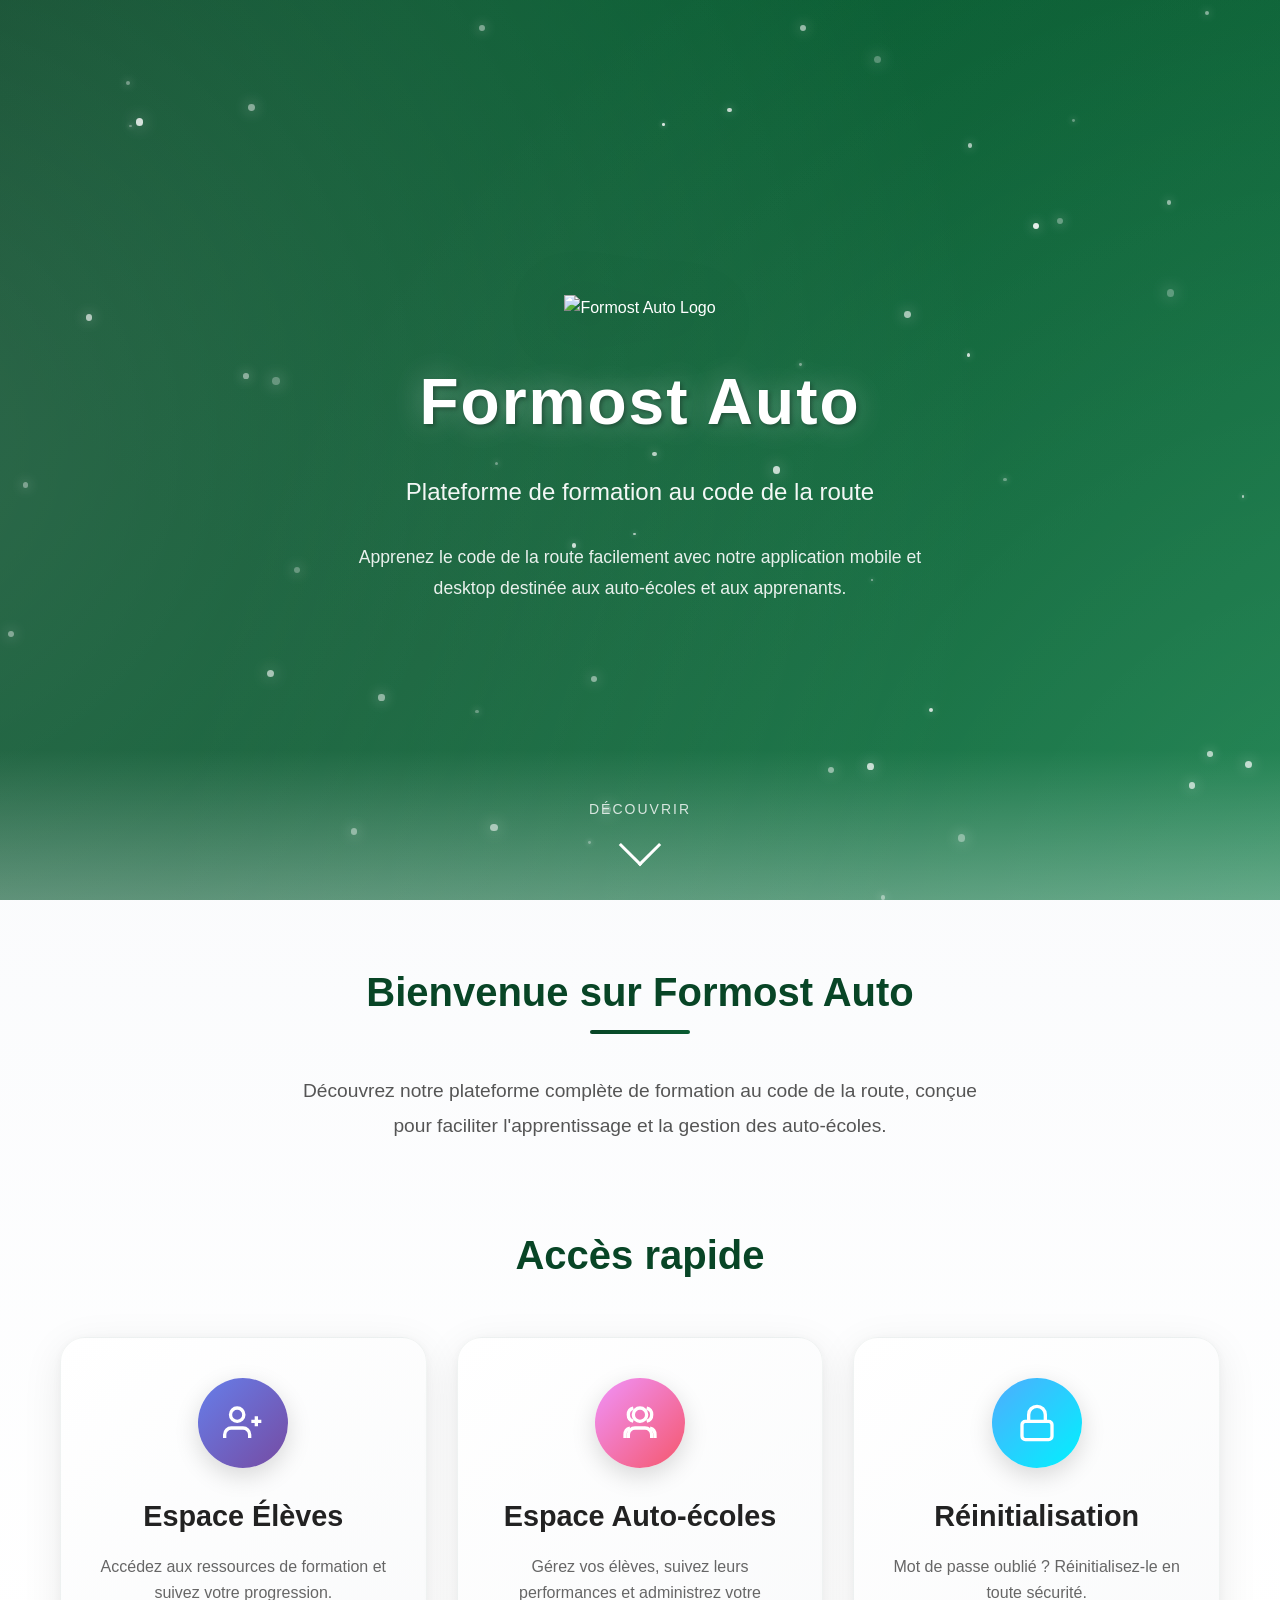
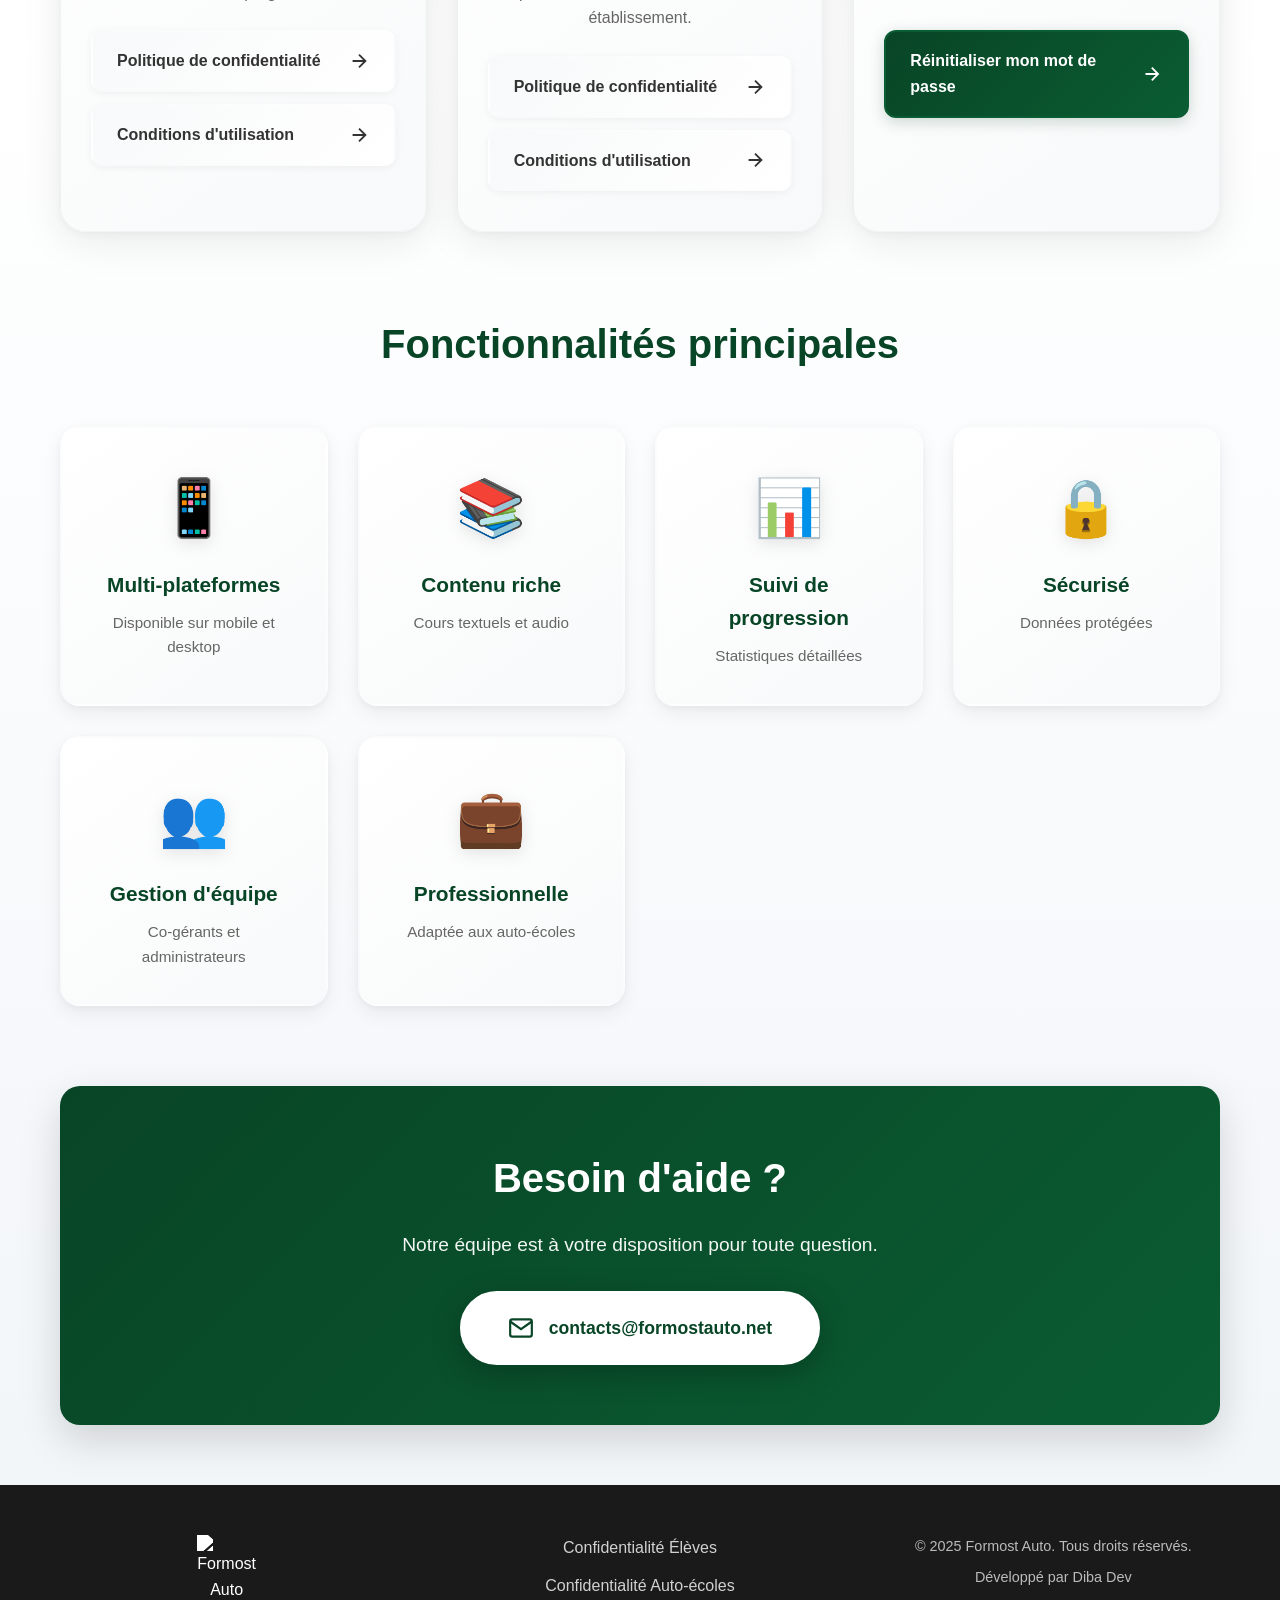
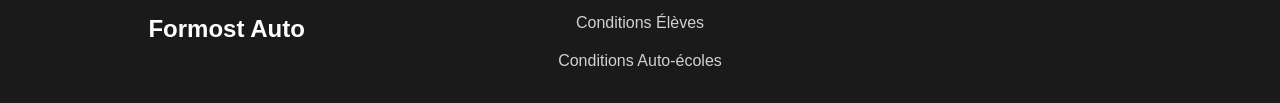
==== index.html @ 69a6fc86 "ModifBachir, rajout index.html et animation" ====
<!DOCTYPE html>
<html lang="fr">
<head>
  <meta charset="UTF-8" />
  <meta name="viewport" content="width=device-width, initial-scale=1.0" />
  <title>Formost Auto - Accueil</title>
  <link rel="stylesheet" href="css/index.css" />
</head>
<body>
  <div class="hero">
    <div class="hero-content">
      <img src="https://raw.githubusercontent.com/YamanGunda/Formostauto/f5f02ae24e31e1972d3d5cd991644091740c1da3/images/play_store_512.png" alt="Formost Auto Logo" class="hero-logo">
      <h1>Formost Auto</h1>
      <p class="tagline">Plateforme de formation au code de la route</p>
      <div class="hero-description">
        <p>Apprenez le code de la route facilement avec notre application mobile et desktop destinée aux auto-écoles et aux apprenants.</p>
      </div>
    </div>
    
    <div class="scroll-indicator">
      <span>Découvrir</span>
      <div class="arrow-down"></div>
    </div>
  </div>

  <main class="container">
    <section class="intro-section">
      <h2>Bienvenue sur Formost Auto</h2>
      <p>Découvrez notre plateforme complète de formation au code de la route, conçue pour faciliter l'apprentissage et la gestion des auto-écoles.</p>
    </section>

    <section class="links-section">
      <h2>Accès rapide</h2>
      
      <div class="cards-grid">
        <!-- Carte Élèves -->
        <div class="card card-students">
          <div class="card-icon">
            <svg viewBox="0 0 24 24" fill="none" stroke="currentColor" stroke-width="2">
              <path d="M16 21v-2a4 4 0 0 0-4-4H5a4 4 0 0 0-4 4v2"></path>
              <circle cx="8.5" cy="7" r="4"></circle>
              <path d="M20 8v6M23 11h-6"></path>
            </svg>
          </div>
          <h3>Espace Élèves</h3>
          <p>Accédez aux ressources de formation et suivez votre progression.</p>
          <div class="card-links">
            <a href="privacy_users.html" class="link-button">
              <span>Politique de confidentialité</span>
              <svg viewBox="0 0 24 24" fill="none" stroke="currentColor" stroke-width="2">
                <path d="M5 12h14M12 5l7 7-7 7"/>
              </svg>
            </a>
            <a href="terms_users.html" class="link-button">
              <span>Conditions d'utilisation</span>
              <svg viewBox="0 0 24 24" fill="none" stroke="currentColor" stroke-width="2">
                <path d="M5 12h14M12 5l7 7-7 7"/>
              </svg>
            </a>
          </div>
        </div>

        <!-- Carte Auto-écoles -->
        <div class="card card-schools">
          <div class="card-icon">
            <svg viewBox="0 0 24 24" fill="none" stroke="currentColor" stroke-width="2">
              <path d="M19 21v-2a4 4 0 0 0-4-4H9a4 4 0 0 0-4 4v2"></path>
              <circle cx="12" cy="7" r="4"></circle>
              <path d="M3 21v-2a4 4 0 0 1 3-3.87M21 21v-2a4 4 0 0 0-3-3.87M16 3.13a4 4 0 0 1 0 7.75M8 3.13a4 4 0 0 0 0 7.75"></path>
            </svg>
          </div>
          <h3>Espace Auto-écoles</h3>
          <p>Gérez vos élèves, suivez leurs performances et administrez votre établissement.</p>
          <div class="card-links">
            <a href="privacy_auto.html" class="link-button">
              <span>Politique de confidentialité</span>
              <svg viewBox="0 0 24 24" fill="none" stroke="currentColor" stroke-width="2">
                <path d="M5 12h14M12 5l7 7-7 7"/>
              </svg>
            </a>
            <a href="terms_auto.html" class="link-button">
              <span>Conditions d'utilisation</span>
              <svg viewBox="0 0 24 24" fill="none" stroke="currentColor" stroke-width="2">
                <path d="M5 12h14M12 5l7 7-7 7"/>
              </svg>
            </a>
          </div>
        </div>

        <!-- Carte Réinitialisation -->
        <div class="card card-reset">
          <div class="card-icon">
            <svg viewBox="0 0 24 24" fill="none" stroke="currentColor" stroke-width="2">
              <rect x="3" y="11" width="18" height="11" rx="2" ry="2"></rect>
              <path d="M7 11V7a5 5 0 0 1 10 0v4"></path>
            </svg>
          </div>
          <h3>Réinitialisation</h3>
          <p>Mot de passe oublié ? Réinitialisez-le en toute sécurité.</p>
          <div class="card-links">
            <a href="reset_password.html" class="link-button primary">
              <span>Réinitialiser mon mot de passe</span>
              <svg viewBox="0 0 24 24" fill="none" stroke="currentColor" stroke-width="2">
                <path d="M5 12h14M12 5l7 7-7 7"/>
              </svg>
            </a>
          </div>
        </div>
      </div>
    </section>

    <section class="features-section">
      <h2>Fonctionnalités principales</h2>
      <div class="features-grid">
        <div class="feature-item">
          <div class="feature-icon">📱</div>
          <h3>Multi-plateformes</h3>
          <p>Disponible sur mobile et desktop</p>
        </div>
        <div class="feature-item">
          <div class="feature-icon">📚</div>
          <h3>Contenu riche</h3>
          <p>Cours textuels et audio</p>
        </div>
        <div class="feature-item">
          <div class="feature-icon">📊</div>
          <h3>Suivi de progression</h3>
          <p>Statistiques détaillées</p>
        </div>
        <div class="feature-item">
          <div class="feature-icon">🔒</div>
          <h3>Sécurisé</h3>
          <p>Données protégées</p>
        </div>
        <div class="feature-item">
          <div class="feature-icon">👥</div>
          <h3>Gestion d'équipe</h3>
          <p>Co-gérants et administrateurs</p>
        </div>
        <div class="feature-item">
          <div class="feature-icon">💼</div>
          <h3>Professionnelle</h3>
          <p>Adaptée aux auto-écoles</p>
        </div>
      </div>
    </section>

    <section class="contact-section">
      <h2>Besoin d'aide ?</h2>
      <p>Notre équipe est à votre disposition pour toute question.</p>
      <a href="mailto:contacts@formostauto.net" class="contact-button">
        <svg viewBox="0 0 24 24" fill="none" stroke="currentColor" stroke-width="2">
          <path d="M4 4h16c1.1 0 2 .9 2 2v12c0 1.1-.9 2-2 2H4c-1.1 0-2-.9-2-2V6c0-1.1.9-2 2-2z"></path>
          <polyline points="22,6 12,13 2,6"></polyline>
        </svg>
        <span>contacts@formostauto.net</span>
      </a>
    </section>
  </main>

  <footer>
    <div class="footer-content">
      <div class="footer-logo">
        <img src="https://raw.githubusercontent.com/YamanGunda/Formostauto/f5f02ae24e31e1972d3d5cd991644091740c1da3/images/play_store_512.png" alt="Formost Auto">
        <span>Formost Auto</span>
      </div>
      <div class="footer-links">
        <a href="privacy_users.html">Confidentialité Élèves</a>
        <a href="privacy_auto.html">Confidentialité Auto-écoles</a>
        <a href="terms_users.html">Conditions Élèves</a>
        <a href="terms_auto.html">Conditions Auto-écoles</a>
      </div>
      <div class="footer-copyright">
        <p>&copy; 2025 Formost Auto. Tous droits réservés.</p>
        <p>Développé par Diba Dev</p>
      </div>
    </div>
  </footer>

  <script src="js/index.js"></script>
</body>
</html>
---- css/index.css ----
/* Reset et styles de base */
* {
  margin: 0;
  padding: 0;
  box-sizing: border-box;
}

body {
  font-family: "Segoe UI", Tahoma, Geneva, Verdana, sans-serif;
  line-height: 1.6;
  color: #333;
  background: linear-gradient(180deg, #f5f7fa 0%, #ffffff 50%, #f0f4f8 100%);
  overflow-x: hidden;
  position: relative;
}

/* Curseur personnalisé */
body::before {
  content: '';
  position: fixed;
  width: 20px;
  height: 20px;
  border: 2px solid #084526;
  border-radius: 50%;
  pointer-events: none;
  z-index: 9999;
  transition: transform 0.2s ease, opacity 0.3s ease;
  opacity: 0;
}

/* Hero Section */
.hero {
  min-height: 100vh;
  background: linear-gradient(135deg, #084526 0%, #0a5c32 50%, #0d7a44 100%);
  display: flex;
  flex-direction: column;
  align-items: center;
  justify-content: center;
  text-align: center;
  color: white;
  position: relative;
  overflow: hidden;
  padding: 20px;
}

.hero::before {
  content: '';
  position: absolute;
  top: -50%;
  left: -50%;
  width: 200%;
  height: 200%;
  background: 
    radial-gradient(circle at 20% 50%, rgba(255, 255, 255, 0.15) 0%, transparent 50%),
    radial-gradient(circle at 80% 80%, rgba(255, 255, 255, 0.12) 0%, transparent 50%),
    radial-gradient(circle at 50% 20%, rgba(13, 122, 68, 0.3) 0%, transparent 40%);
  animation: heroBackground 20s ease-in-out infinite;
}

.hero::after {
  content: '';
  position: absolute;
  bottom: 0;
  left: 0;
  right: 0;
  height: 150px;
  background: linear-gradient(to top, rgba(245, 247, 250, 0.3), transparent);
  pointer-events: none;
}

@keyframes heroBackground {
  0%, 100% { 
    transform: translate(0, 0) scale(1) rotate(0deg); 
    opacity: 1;
  }
  33% { 
    transform: translate(30px, -30px) scale(1.08) rotate(1deg); 
    opacity: 0.9;
  }
  66% { 
    transform: translate(-20px, 20px) scale(1.05) rotate(-1deg); 
    opacity: 0.95;
  }
}

.hero-content {
  position: relative;
  z-index: 2;
  max-width: 800px;
  animation: fadeInUp 1s ease-out;
}

@keyframes fadeInUp {
  from {
    opacity: 0;
    transform: translateY(50px);
  }
  to {
    opacity: 1;
    transform: translateY(0);
  }
}

.hero-logo {
  width: 150px;
  height: 150px;
  margin-bottom: 30px;
  animation: logoFloat 4s ease-in-out infinite, logoGlow 3s ease-in-out infinite;
  filter: drop-shadow(0 10px 30px rgba(0, 0, 0, 0.3));
  transition: all 0.5s cubic-bezier(0.68, -0.55, 0.265, 1.55);
  cursor: pointer;
  position: relative;
}

.hero-logo:hover {
  transform: scale(1.2) rotate(15deg);
  animation-play-state: paused;
  filter: drop-shadow(0 15px 40px rgba(255, 215, 0, 0.6));
}

@keyframes logoGlow {
  0%, 100% { filter: drop-shadow(0 10px 30px rgba(0, 0, 0, 0.3)); }
  50% { filter: drop-shadow(0 15px 40px rgba(13, 122, 68, 0.8)) brightness(1.1); }
}

@keyframes logoFloat {
  0%, 100% { 
    transform: translateY(0) rotate(0deg); 
  }
  25% { 
    transform: translateY(-15px) rotate(3deg); 
  }
  50% { 
    transform: translateY(-25px) rotate(0deg); 
  }
  75% { 
    transform: translateY(-15px) rotate(-3deg); 
  }
}

.hero h1 {
  font-size: 4em;
  font-weight: 700;
  margin-bottom: 20px;
  text-shadow: 2px 2px 4px rgba(0, 0, 0, 0.3), 0 0 30px rgba(255, 255, 255, 0.3);
  animation: slideInDown 1s ease-out 0.2s backwards, textGlow 4s ease-in-out infinite;
  letter-spacing: 2px;
}

@keyframes textGlow {
  0%, 100% { 
    text-shadow: 2px 2px 4px rgba(0, 0, 0, 0.3), 0 0 20px rgba(255, 255, 255, 0.2); 
  }
  50% { 
    text-shadow: 2px 2px 4px rgba(0, 0, 0, 0.3), 0 0 40px rgba(255, 255, 255, 0.5), 0 0 60px rgba(13, 122, 68, 0.3); 
  }
}

@keyframes slideInDown {
  from {
    opacity: 0;
    transform: translateY(-50px);
  }
  to {
    opacity: 1;
    transform: translateY(0);
  }
}

.tagline {
  font-size: 1.5em;
  margin-bottom: 30px;
  opacity: 0.95;
  animation: slideInDown 1s ease-out 0.4s backwards;
}

.hero-description {
  max-width: 600px;
  margin: 0 auto;
  font-size: 1.1em;
  line-height: 1.8;
  opacity: 0.9;
  animation: fadeIn 1s ease-out 0.6s backwards;
}

@keyframes fadeIn {
  from { opacity: 0; }
  to { opacity: 1; }
}

/* Scroll Indicator */
.scroll-indicator {
  position: absolute;
  bottom: 40px;
  left: 50%;
  transform: translateX(-50%);
  display: flex;
  flex-direction: column;
  align-items: center;
  gap: 10px;
  animation: bounce 2s infinite;
  cursor: pointer;
  z-index: 2;
}

@keyframes bounce {
  0%, 20%, 50%, 80%, 100% { transform: translateX(-50%) translateY(0); }
  40% { transform: translateX(-50%) translateY(-10px); }
  60% { transform: translateX(-50%) translateY(-5px); }
}

.scroll-indicator span {
  font-size: 14px;
  text-transform: uppercase;
  letter-spacing: 2px;
  opacity: 0.8;
}

.arrow-down {
  width: 30px;
  height: 30px;
  border-right: 3px solid white;
  border-bottom: 3px solid white;
  transform: rotate(45deg);
}

/* Container */
.container {
  max-width: 1200px;
  margin: 0 auto;
  padding: 60px 20px;
}

/* Intro Section */
.intro-section {
  text-align: center;
  margin-bottom: 80px;
  animation: fadeInUp 1s ease-out;
}

.intro-section h2 {
  font-size: 2.5em;
  color: #084526;
  margin-bottom: 20px;
  position: relative;
  display: inline-block;
}

.intro-section h2::after {
  content: '';
  position: absolute;
  bottom: -10px;
  left: 50%;
  transform: translateX(-50%);
  width: 100px;
  height: 4px;
  background: linear-gradient(90deg, #084526, #0a5c32);
  border-radius: 2px;
}

.intro-section p {
  font-size: 1.2em;
  color: #555;
  max-width: 700px;
  margin: 30px auto 0;
  line-height: 1.8;
}

/* Cards Grid */
.links-section {
  margin-bottom: 80px;
}

.links-section h2 {
  font-size: 2.5em;
  color: #084526;
  text-align: center;
  margin-bottom: 50px;
  animation: fadeInUp 1s ease-out;
}

.cards-grid {
  display: grid;
  grid-template-columns: repeat(auto-fit, minmax(320px, 1fr));
  gap: 30px;
  margin-bottom: 40px;
}

.card {
  background: linear-gradient(145deg, #ffffff 0%, #f8f9fa 100%);
  border-radius: 25px;
  padding: 40px 30px;
  box-shadow: 0 10px 40px rgba(0, 0, 0, 0.08), 0 2px 8px rgba(0, 0, 0, 0.04);
  transition: all 0.5s cubic-bezier(0.4, 0, 0.2, 1);
  position: relative;
  overflow: hidden;
  animation: scaleIn 0.6s ease-out, cardFloat 6s ease-in-out infinite;
  border: 1px solid rgba(8, 69, 38, 0.05);
}

@keyframes scaleIn {
  from {
    opacity: 0;
    transform: scale(0.9) translateY(30px);
  }
  to {
    opacity: 1;
    transform: scale(1) translateY(0);
  }
}

@keyframes cardFloat {
  0%, 100% { transform: translateY(0); }
  50% { transform: translateY(-10px); }
}

.card::before {
  content: '';
  position: absolute;
  top: 0;
  left: 0;
  right: 0;
  height: 6px;
  background: linear-gradient(90deg, #084526, #0a5c32, #0d7a44);
  background-size: 200% 100%;
  transform: scaleX(0);
  transition: transform 0.5s ease, background-position 0.8s ease;
}

.card::after {
  content: '';
  position: absolute;
  top: -50%;
  left: -50%;
  width: 200%;
  height: 200%;
  background: radial-gradient(circle, rgba(8, 69, 38, 0.05) 0%, transparent 70%);
  opacity: 0;
  transition: opacity 0.5s ease;
  pointer-events: none;
}

.card:hover {
  transform: translateY(-15px) scale(1.03);
  box-shadow: 0 25px 60px rgba(8, 69, 38, 0.2), 0 5px 15px rgba(0, 0, 0, 0.1);
  border-color: rgba(8, 69, 38, 0.2);
  animation-play-state: paused;
}

.card:hover::before {
  transform: scaleX(1);
  background-position: 100% 0;
}

.card:hover::after {
  opacity: 1;
}

.card-icon {
  width: 90px;
  height: 90px;
  margin: 0 auto 25px;
  display: flex;
  align-items: center;
  justify-content: center;
  border-radius: 50%;
  transition: all 0.6s cubic-bezier(0.68, -0.55, 0.265, 1.55);
  position: relative;
  box-shadow: 0 8px 25px rgba(0, 0, 0, 0.15);
}

.card-icon::before {
  content: '';
  position: absolute;
  inset: -5px;
  border-radius: 50%;
  background: inherit;
  filter: blur(10px);
  opacity: 0;
  transition: opacity 0.4s ease;
  z-index: -1;
}

.card-students .card-icon {
  background: linear-gradient(135deg, #667eea 0%, #764ba2 100%);
  color: white;
}

.card-schools .card-icon {
  background: linear-gradient(135deg, #f093fb 0%, #f5576c 100%);
  color: white;
}

.card-reset .card-icon {
  background: linear-gradient(135deg, #4facfe 0%, #00f2fe 100%);
  color: white;
}

.card:hover .card-icon {
  transform: rotateY(360deg) scale(1.15);
  box-shadow: 0 12px 35px rgba(0, 0, 0, 0.25);
}

.card:hover .card-icon::before {
  opacity: 0.6;
}

.card-icon svg {
  width: 40px;
  height: 40px;
}

.card h3 {
  font-size: 1.8em;
  color: #222;
  margin-bottom: 15px;
  text-align: center;
}

.card > p {
  color: #666;
  text-align: center;
  margin-bottom: 25px;
  line-height: 1.6;
}

.card-links {
  display: flex;
  flex-direction: column;
  gap: 12px;
}

.link-button {
  display: flex;
  align-items: center;
  justify-content: space-between;
  padding: 16px 24px;
  background: linear-gradient(135deg, #f8f9fa 0%, #ffffff 100%);
  border-radius: 12px;
  text-decoration: none;
  color: #333;
  font-weight: 600;
  transition: all 0.4s cubic-bezier(0.4, 0, 0.2, 1);
  position: relative;
  overflow: hidden;
  border: 2px solid transparent;
  box-shadow: 0 2px 8px rgba(0, 0, 0, 0.05);
}

.link-button::before {
  content: '';
  position: absolute;
  top: 0;
  left: -100%;
  width: 100%;
  height: 100%;
  background: linear-gradient(90deg, transparent, rgba(8, 69, 38, 0.15), transparent);
  transition: left 0.6s ease;
}

.link-button::after {
  content: '';
  position: absolute;
  bottom: 0;
  left: 0;
  width: 0;
  height: 3px;
  background: linear-gradient(90deg, #084526, #0d7a44);
  transition: width 0.4s ease;
}

.link-button:hover::before {
  left: 100%;
}

.link-button:hover::after {
  width: 100%;
}

.link-button:hover {
  background: linear-gradient(135deg, #084526 0%, #0a5c32 100%);
  color: white;
  transform: translateX(8px) scale(1.02);
  border-color: #0d7a44;
  box-shadow: 0 8px 20px rgba(8, 69, 38, 0.3);
}

.link-button.primary {
  background: linear-gradient(135deg, #084526 0%, #0a5c32 100%);
  color: white;
  border-color: #0a5c32;
  box-shadow: 0 4px 15px rgba(8, 69, 38, 0.2);
}

.link-button.primary:hover {
  background: linear-gradient(135deg, #0a5c32 0%, #0d7a44 100%);
  box-shadow: 0 10px 30px rgba(8, 69, 38, 0.4);
  transform: translateX(10px) scale(1.05);
}

.link-button svg {
  width: 22px;
  height: 22px;
  transition: transform 0.4s cubic-bezier(0.68, -0.55, 0.265, 1.55);
}

.link-button:hover svg {
  transform: translateX(8px) rotate(10deg);
}

/* Features Section */
.features-section {
  margin-bottom: 80px;
  animation: fadeInUp 1s ease-out;
}

.features-section h2 {
  font-size: 2.5em;
  color: #084526;
  text-align: center;
  margin-bottom: 50px;
}

.features-grid {
  display: grid;
  grid-template-columns: repeat(auto-fit, minmax(250px, 1fr));
  gap: 30px;
}

.feature-item {
  background: linear-gradient(145deg, #ffffff 0%, #f8f9fa 100%);
  padding: 35px;
  border-radius: 20px;
  text-align: center;
  box-shadow: 0 8px 20px rgba(0, 0, 0, 0.06), 0 2px 6px rgba(0, 0, 0, 0.04);
  transition: all 0.5s cubic-bezier(0.4, 0, 0.2, 1);
  animation: fadeInUp 0.6s ease-out;
  position: relative;
  overflow: hidden;
  border: 2px solid transparent;
  cursor: pointer;
}

.feature-item::before {
  content: '';
  position: absolute;
  top: -50%;
  left: -50%;
  width: 200%;
  height: 200%;
  background: radial-gradient(circle, rgba(8, 69, 38, 0.08) 0%, transparent 70%);
  transform: scale(0);
  transition: transform 0.6s ease;
}

.feature-item:hover {
  transform: translateY(-10px) scale(1.05);
  box-shadow: 0 15px 40px rgba(8, 69, 38, 0.15), 0 5px 15px rgba(0, 0, 0, 0.1);
  border-color: rgba(8, 69, 38, 0.2);
}

.feature-item:hover::before {
  transform: scale(1);
}

.feature-icon {
  font-size: 3.5em;
  margin-bottom: 15px;
  display: inline-block;
  animation: iconFloat 3s ease-in-out infinite;
  transition: all 0.4s ease;
  filter: drop-shadow(0 4px 8px rgba(0, 0, 0, 0.1));
}

@keyframes iconFloat {
  0%, 100% { transform: translateY(0) rotate(0deg); }
  25% { transform: translateY(-8px) rotate(-5deg); }
  50% { transform: translateY(-15px) rotate(0deg); }
  75% { transform: translateY(-8px) rotate(5deg); }
}

.feature-item:hover .feature-icon {
  animation: iconBounce 0.6s ease;
  transform: scale(1.2);
  filter: drop-shadow(0 8px 16px rgba(8, 69, 38, 0.3));
}

@keyframes iconBounce {
  0%, 100% { transform: scale(1.2) translateY(0); }
  25% { transform: scale(1.3) translateY(-10px); }
  50% { transform: scale(1.15) translateY(-5px); }
  75% { transform: scale(1.25) translateY(-8px); }
}

.feature-item h3 {
  color: #084526;
  margin-bottom: 10px;
  font-size: 1.3em;
}

.feature-item p {
  color: #666;
  font-size: 0.95em;
}

/* Contact Section */
.contact-section {
  text-align: center;
  background: linear-gradient(135deg, #084526 0%, #0a5c32 100%);
  color: white;
  padding: 60px 40px;
  border-radius: 20px;
  box-shadow: 0 15px 40px rgba(0, 0, 0, 0.15);
  animation: fadeInUp 1s ease-out;
}

.contact-section h2 {
  font-size: 2.5em;
  margin-bottom: 20px;
}

.contact-section p {
  font-size: 1.2em;
  margin-bottom: 30px;
  opacity: 0.95;
}

.contact-button {
  display: inline-flex;
  align-items: center;
  gap: 15px;
  padding: 20px 45px;
  background: white;
  color: #084526;
  text-decoration: none;
  border-radius: 50px;
  font-size: 1.1em;
  font-weight: 600;
  transition: all 0.5s cubic-bezier(0.68, -0.55, 0.265, 1.55);
  box-shadow: 0 8px 30px rgba(0, 0, 0, 0.25);
  position: relative;
  overflow: hidden;
  border: 3px solid white;
}

.contact-button::before {
  content: '';
  position: absolute;
  top: 50%;
  left: 50%;
  width: 0;
  height: 0;
  border-radius: 50%;
  background: rgba(8, 69, 38, 0.1);
  transform: translate(-50%, -50%);
  transition: width 0.6s ease, height 0.6s ease;
}

.contact-button:hover::before {
  width: 400px;
  height: 400px;
}

.contact-button:hover {
  transform: translateY(-5px) scale(1.05);
  box-shadow: 0 15px 45px rgba(0, 0, 0, 0.35);
  background: rgba(255, 255, 255, 0.95);
}

.contact-button svg {
  width: 26px;
  height: 26px;
  transition: transform 0.4s ease;
  position: relative;
  z-index: 1;
}

.contact-button:hover svg {
  transform: rotate(360deg) scale(1.2);
}

.contact-button span {
  position: relative;
  z-index: 1;
}

/* Footer */
footer {
  background: #1a1a1a;
  color: white;
  padding: 50px 20px 30px;
}

.footer-content {
  max-width: 1200px;
  margin: 0 auto;
  display: grid;
  grid-template-columns: repeat(auto-fit, minmax(250px, 1fr));
  gap: 40px;
  text-align: center;
}

.footer-logo {
  display: flex;
  flex-direction: column;
  align-items: center;
  gap: 15px;
}

.footer-logo img {
  width: 60px;
  height: 60px;
  filter: brightness(0) invert(1);
}

.footer-logo span {
  font-size: 1.5em;
  font-weight: 700;
}

.footer-links {
  display: flex;
  flex-direction: column;
  gap: 12px;
  align-items: center;
}

.footer-links a {
  color: rgba(255, 255, 255, 0.8);
  text-decoration: none;
  transition: all 0.3s ease;
  position: relative;
}

.footer-links a::after {
  content: '';
  position: absolute;
  bottom: -2px;
  left: 0;
  width: 0;
  height: 2px;
  background: white;
  transition: width 0.3s ease;
}

.footer-links a:hover {
  color: white;
}

.footer-links a:hover::after {
  width: 100%;
}

.footer-copyright {
  display: flex;
  flex-direction: column;
  gap: 8px;
  opacity: 0.7;
  font-size: 0.9em;
}

/* Responsive */
@media (max-width: 768px) {
  .hero h1 {
    font-size: 2.5em;
  }

  .tagline {
    font-size: 1.2em;
  }

  .hero-logo {
    width: 100px;
    height: 100px;
  }

  .intro-section h2,
  .links-section h2,
  .features-section h2,
  .contact-section h2 {
    font-size: 2em;
  }

  .cards-grid {
    grid-template-columns: 1fr;
  }

  .features-grid {
    grid-template-columns: 1fr;
  }

  .footer-content {
    grid-template-columns: 1fr;
  }
}

@media (max-width: 480px) {
  .hero h1 {
    font-size: 2em;
  }

  .container {
    padding: 40px 15px;
  }

  .card {
    padding: 30px 20px;
  }
}
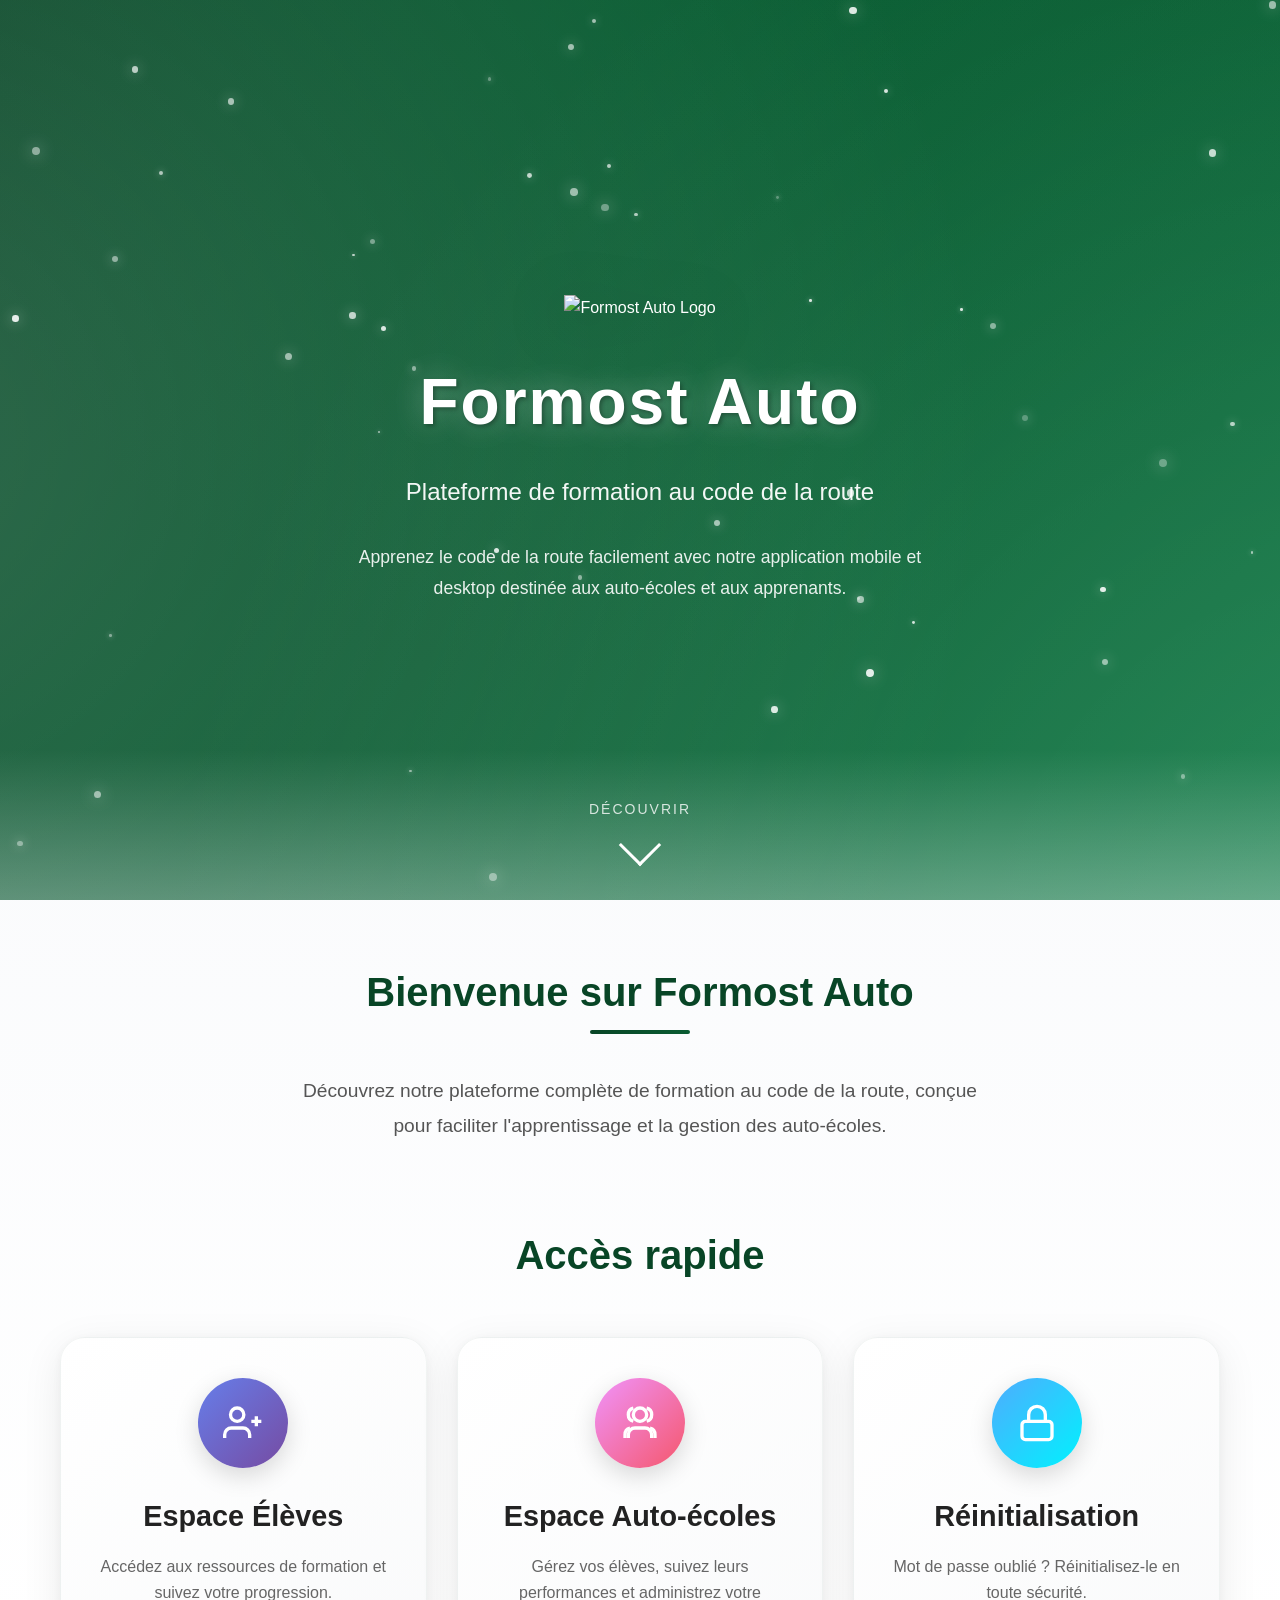
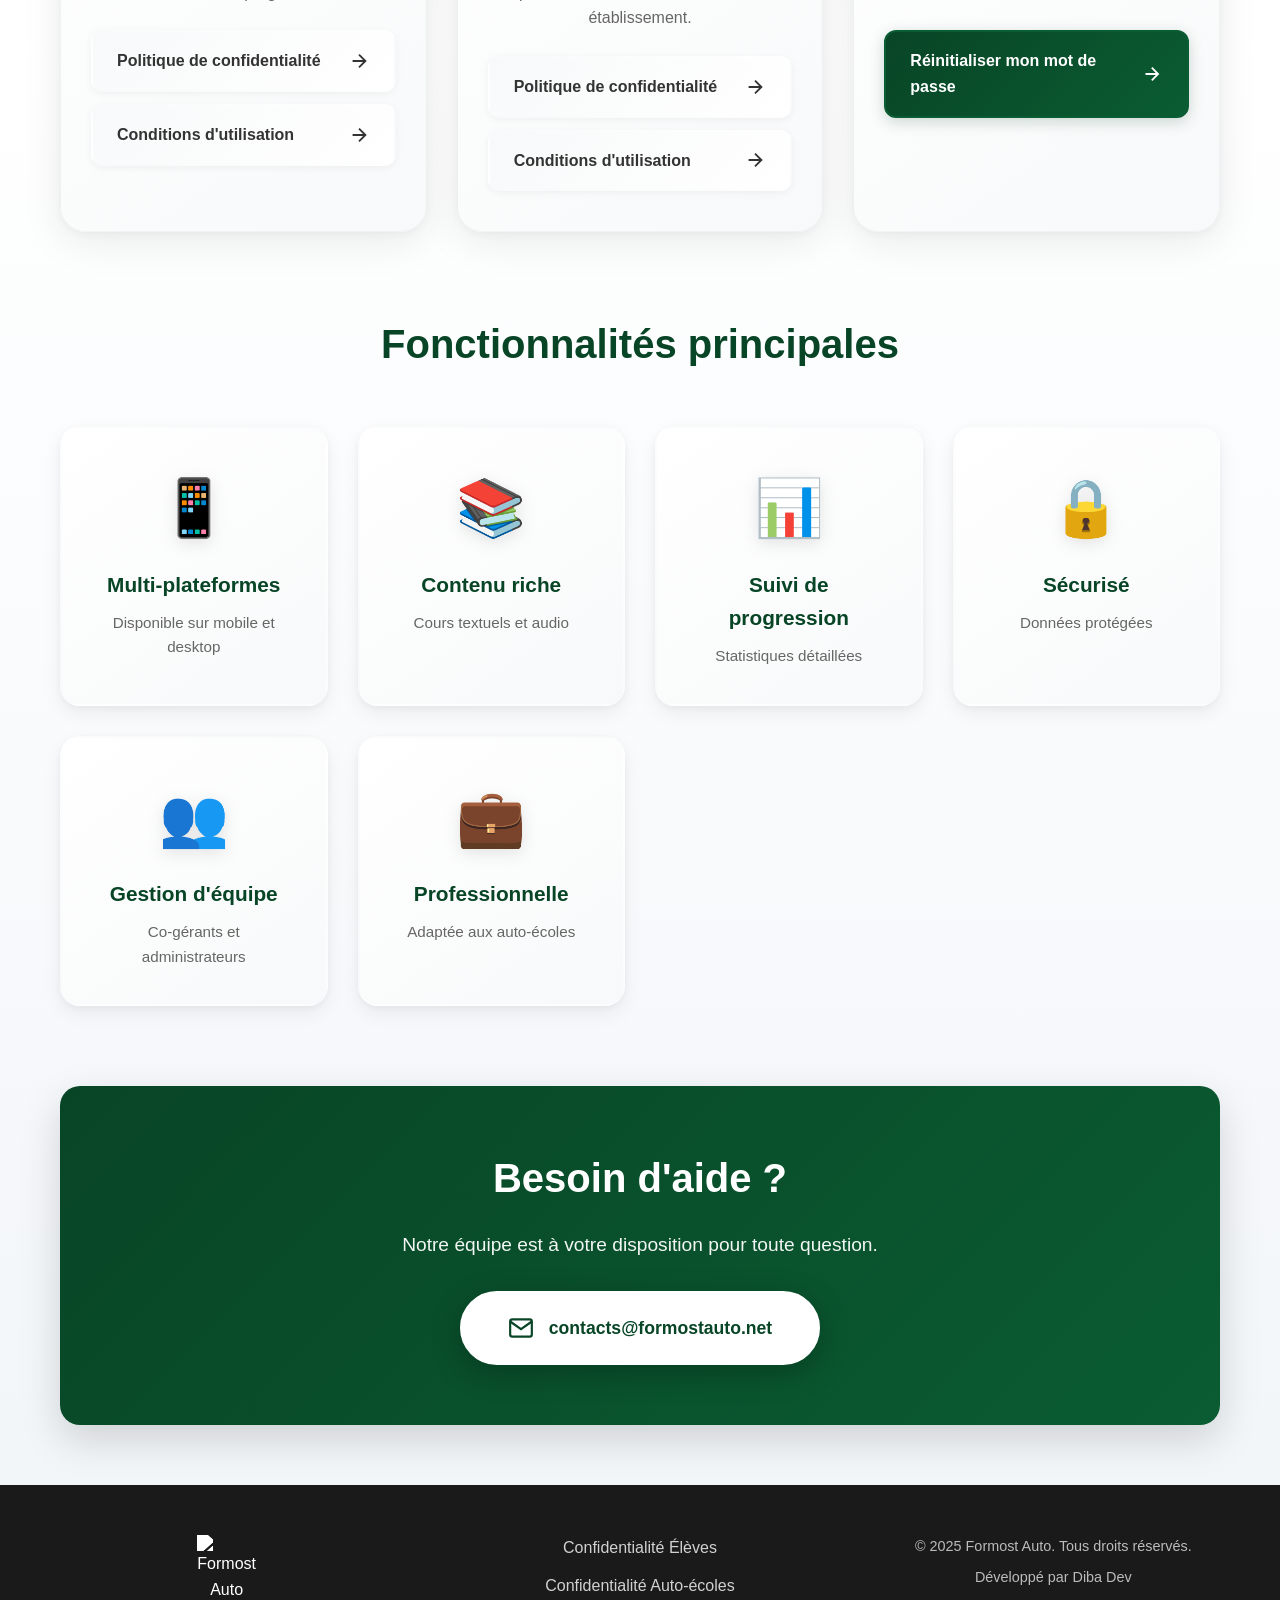
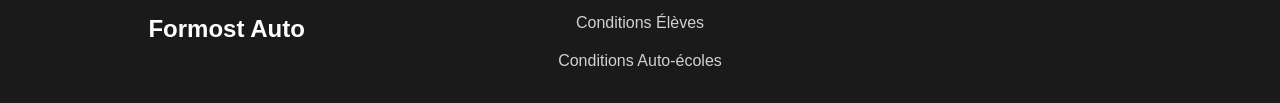
==== commit 3ef98de5: "tese" ====
--- a/index.html
+++ b/index.html
@@ -1,182 +1,249 @@
 <!DOCTYPE html>
 <html lang="fr">
-<head>
-  <meta charset="UTF-8" />
-  <meta name="viewport" content="width=device-width, initial-scale=1.0" />
-  <title>Formost Auto - Accueil</title>
-  <link rel="stylesheet" href="css/index.css" />
-</head>
-<body>
-  <div class="hero">
-    <div class="hero-content">
-      <img src="https://raw.githubusercontent.com/YamanGunda/Formostauto/f5f02ae24e31e1972d3d5cd991644091740c1da3/images/play_store_512.png" alt="Formost Auto Logo" class="hero-logo">
-      <h1>Formost Auto</h1>
-      <p class="tagline">Plateforme de formation au code de la route</p>
-      <div class="hero-description">
-        <p>Apprenez le code de la route facilement avec notre application mobile et desktop destinée aux auto-écoles et aux apprenants.</p>
+  <head>
+    <meta charset="UTF-8" />
+    <meta name="viewport" content="width=device-width, initial-scale=1.0" />
+    <title>Formost Auto - Accueil</title>
+    <link rel="stylesheet" href="css/index.css" />
+  </head>
+  <body>
+    <div class="hero">
+      <div class="hero-content">
+        <img
+          src="https://raw.githubusercontent.com/YamanGunda/Formostauto/f5f02ae24e31e1972d3d5cd991644091740c1da3/images/play_store_512.png"
+          alt="Formost Auto Logo"
+          class="hero-logo"
+        />
+        <h1>Formost Auto</h1>
+        <p class="tagline">Plateforme de formation au code de la route</p>
+        <div class="hero-description">
+          <p>
+            Apprenez le code de la route facilement avec notre application
+            mobile et desktop destinée aux auto-écoles et aux apprenants.
+          </p>
+        </div>
+      </div>
+
+      <div class="scroll-indicator">
+        <span>Découvrir</span>
+        <div class="arrow-down"></div>
       </div>
     </div>
-    
-    <div class="scroll-indicator">
-      <span>Découvrir</span>
-      <div class="arrow-down"></div>
-    </div>
-  </div>
-
-  <main class="container">
-    <section class="intro-section">
-      <h2>Bienvenue sur Formost Auto</h2>
-      <p>Découvrez notre plateforme complète de formation au code de la route, conçue pour faciliter l'apprentissage et la gestion des auto-écoles.</p>
-    </section>
-
-    <section class="links-section">
-      <h2>Accès rapide</h2>
-      
-      <div class="cards-grid">
-        <!-- Carte Élèves -->
-        <div class="card card-students">
-          <div class="card-icon">
-            <svg viewBox="0 0 24 24" fill="none" stroke="currentColor" stroke-width="2">
-              <path d="M16 21v-2a4 4 0 0 0-4-4H5a4 4 0 0 0-4 4v2"></path>
-              <circle cx="8.5" cy="7" r="4"></circle>
-              <path d="M20 8v6M23 11h-6"></path>
-            </svg>
-          </div>
-          <h3>Espace Élèves</h3>
-          <p>Accédez aux ressources de formation et suivez votre progression.</p>
-          <div class="card-links">
-            <a href="privacy_users.html" class="link-button">
-              <span>Politique de confidentialité</span>
-              <svg viewBox="0 0 24 24" fill="none" stroke="currentColor" stroke-width="2">
-                <path d="M5 12h14M12 5l7 7-7 7"/>
+
+    <main class="container">
+      <section class="intro-section">
+        <h2>Bienvenue sur Formost Auto</h2>
+        <p>
+          Découvrez notre plateforme complète de formation au code de la route,
+          conçue pour faciliter l'apprentissage et la gestion des auto-écoles.
+        </p>
+      </section>
+
+      <section class="links-section">
+        <h2>Accès rapide</h2>
+
+        <div class="cards-grid">
+          <!-- Carte Élèves -->
+          <div class="card card-students">
+            <div class="card-icon">
+              <svg
+                viewBox="0 0 24 24"
+                fill="none"
+                stroke="currentColor"
+                stroke-width="2"
+              >
+                <path d="M16 21v-2a4 4 0 0 0-4-4H5a4 4 0 0 0-4 4v2"></path>
+                <circle cx="8.5" cy="7" r="4"></circle>
+                <path d="M20 8v6M23 11h-6"></path>
               </svg>
-            </a>
-            <a href="terms_users.html" class="link-button">
-              <span>Conditions d'utilisation</span>
-              <svg viewBox="0 0 24 24" fill="none" stroke="currentColor" stroke-width="2">
-                <path d="M5 12h14M12 5l7 7-7 7"/>
+            </div>
+            <h3>Espace Élèves</h3>
+            <p>
+              Accédez aux ressources de formation et suivez votre progression.
+            </p>
+            <div class="card-links">
+              <a href="privacy_users.html" class="link-button">
+                <span>Politique de confidentialité</span>
+                <svg
+                  viewBox="0 0 24 24"
+                  fill="none"
+                  stroke="currentColor"
+                  stroke-width="2"
+                >
+                  <path d="M5 12h14M12 5l7 7-7 7" />
+                </svg>
+              </a>
+              <a href="terms_users.html" class="link-button">
+                <span>Conditions d'utilisation</span>
+                <svg
+                  viewBox="0 0 24 24"
+                  fill="none"
+                  stroke="currentColor"
+                  stroke-width="2"
+                >
+                  <path d="M5 12h14M12 5l7 7-7 7" />
+                </svg>
+              </a>
+            </div>
+          </div>
+
+          <!-- Carte Auto-écoles -->
+          <div class="card card-schools">
+            <div class="card-icon">
+              <svg
+                viewBox="0 0 24 24"
+                fill="none"
+                stroke="currentColor"
+                stroke-width="2"
+              >
+                <path d="M19 21v-2a4 4 0 0 0-4-4H9a4 4 0 0 0-4 4v2"></path>
+                <circle cx="12" cy="7" r="4"></circle>
+                <path
+                  d="M3 21v-2a4 4 0 0 1 3-3.87M21 21v-2a4 4 0 0 0-3-3.87M16 3.13a4 4 0 0 1 0 7.75M8 3.13a4 4 0 0 0 0 7.75"
+                ></path>
               </svg>
-            </a>
-          </div>
-        </div>
-
-        <!-- Carte Auto-écoles -->
-        <div class="card card-schools">
-          <div class="card-icon">
-            <svg viewBox="0 0 24 24" fill="none" stroke="currentColor" stroke-width="2">
-              <path d="M19 21v-2a4 4 0 0 0-4-4H9a4 4 0 0 0-4 4v2"></path>
-              <circle cx="12" cy="7" r="4"></circle>
-              <path d="M3 21v-2a4 4 0 0 1 3-3.87M21 21v-2a4 4 0 0 0-3-3.87M16 3.13a4 4 0 0 1 0 7.75M8 3.13a4 4 0 0 0 0 7.75"></path>
-            </svg>
-          </div>
-          <h3>Espace Auto-écoles</h3>
-          <p>Gérez vos élèves, suivez leurs performances et administrez votre établissement.</p>
-          <div class="card-links">
-            <a href="privacy_auto.html" class="link-button">
-              <span>Politique de confidentialité</span>
-              <svg viewBox="0 0 24 24" fill="none" stroke="currentColor" stroke-width="2">
-                <path d="M5 12h14M12 5l7 7-7 7"/>
+            </div>
+            <h3>Espace Auto-écoles</h3>
+            <p>
+              Gérez vos élèves, suivez leurs performances et administrez votre
+              établissement.
+            </p>
+            <div class="card-links">
+              <a href="privacy_auto.html" class="link-button">
+                <span>Politique de confidentialité</span>
+                <svg
+                  viewBox="0 0 24 24"
+                  fill="none"
+                  stroke="currentColor"
+                  stroke-width="2"
+                >
+                  <path d="M5 12h14M12 5l7 7-7 7" />
+                </svg>
+              </a>
+              <a href="terms_auto.html" class="link-button">
+                <span>Conditions d'utilisation</span>
+                <svg
+                  viewBox="0 0 24 24"
+                  fill="none"
+                  stroke="currentColor"
+                  stroke-width="2"
+                >
+                  <path d="M5 12h14M12 5l7 7-7 7" />
+                </svg>
+              </a>
+            </div>
+          </div>
+
+          <!-- Carte Réinitialisation -->
+          <div class="card card-reset">
+            <div class="card-icon">
+              <svg
+                viewBox="0 0 24 24"
+                fill="none"
+                stroke="currentColor"
+                stroke-width="2"
+              >
+                <rect x="3" y="11" width="18" height="11" rx="2" ry="2"></rect>
+                <path d="M7 11V7a5 5 0 0 1 10 0v4"></path>
               </svg>
-            </a>
-            <a href="terms_auto.html" class="link-button">
-              <span>Conditions d'utilisation</span>
-              <svg viewBox="0 0 24 24" fill="none" stroke="currentColor" stroke-width="2">
-                <path d="M5 12h14M12 5l7 7-7 7"/>
-              </svg>
-            </a>
-          </div>
-        </div>
-
-        <!-- Carte Réinitialisation -->
-        <div class="card card-reset">
-          <div class="card-icon">
-            <svg viewBox="0 0 24 24" fill="none" stroke="currentColor" stroke-width="2">
-              <rect x="3" y="11" width="18" height="11" rx="2" ry="2"></rect>
-              <path d="M7 11V7a5 5 0 0 1 10 0v4"></path>
-            </svg>
-          </div>
-          <h3>Réinitialisation</h3>
-          <p>Mot de passe oublié ? Réinitialisez-le en toute sécurité.</p>
-          <div class="card-links">
-            <a href="reset_password.html" class="link-button primary">
-              <span>Réinitialiser mon mot de passe</span>
-              <svg viewBox="0 0 24 24" fill="none" stroke="currentColor" stroke-width="2">
-                <path d="M5 12h14M12 5l7 7-7 7"/>
-              </svg>
-            </a>
-          </div>
+            </div>
+            <h3>Réinitialisation</h3>
+            <p>Mot de passe oublié ? Réinitialisez-le en toute sécurité.</p>
+            <div class="card-links">
+              <a href="reset_password.html" class="link-button primary">
+                <span>Réinitialiser mon mot de passe</span>
+                <svg
+                  viewBox="0 0 24 24"
+                  fill="none"
+                  stroke="currentColor"
+                  stroke-width="2"
+                >
+                  <path d="M5 12h14M12 5l7 7-7 7" />
+                </svg>
+              </a>
+            </div>
+          </div>
+        </div>
+      </section>
+
+      <section class="features-section">
+        <h2>Fonctionnalités principales</h2>
+        <div class="features-grid">
+          <div class="feature-item">
+            <div class="feature-icon">📱</div>
+            <h3>Multi-plateformes</h3>
+            <p>Disponible sur mobile et desktop</p>
+          </div>
+          <div class="feature-item">
+            <div class="feature-icon">📚</div>
+            <h3>Contenu riche</h3>
+            <p>Cours textuels et audio</p>
+          </div>
+          <div class="feature-item">
+            <div class="feature-icon">📊</div>
+            <h3>Suivi de progression</h3>
+            <p>Statistiques détaillées</p>
+          </div>
+          <div class="feature-item">
+            <div class="feature-icon">🔒</div>
+            <h3>Sécurisé</h3>
+            <p>Données protégées</p>
+          </div>
+          <div class="feature-item">
+            <div class="feature-icon">👥</div>
+            <h3>Gestion d'équipe</h3>
+            <p>Co-gérants et administrateurs</p>
+          </div>
+          <div class="feature-item">
+            <div class="feature-icon">💼</div>
+            <h3>Professionnelle</h3>
+            <p>Adaptée aux auto-écoles</p>
+          </div>
+        </div>
+      </section>
+
+      <section class="contact-section">
+        <h2>Besoin d'aide ?</h2>
+        <p>Notre équipe est à votre disposition pour toute question.</p>
+        <a href="mailto:contacts@formostauto.net" class="contact-button">
+          <svg
+            viewBox="0 0 24 24"
+            fill="none"
+            stroke="currentColor"
+            stroke-width="2"
+          >
+            <path
+              d="M4 4h16c1.1 0 2 .9 2 2v12c0 1.1-.9 2-2 2H4c-1.1 0-2-.9-2-2V6c0-1.1.9-2 2-2z"
+            ></path>
+            <polyline points="22,6 12,13 2,6"></polyline>
+          </svg>
+          <span>contacts@formostauto.net</span>
+        </a>
+      </section>
+    </main>
+
+    <footer>
+      <div class="footer-content">
+        <div class="footer-logo">
+          <img
+            src="https://raw.githubusercontent.com/YamanGunda/Formostauto/f5f02ae24e31e1972d3d5cd991644091740c1da3/images/play_store_512.png"
+            alt="Formost Auto"
+          />
+          <span>Formost Auto</span>
+        </div>
+        <div class="footer-links">
+          <a href="privacy_users.html">Confidentialité Élèves</a>
+          <a href="privacy_auto.html">Confidentialité Auto-écoles</a>
+          <a href="terms_users.html">Conditions Élèves</a>
+          <a href="terms_auto.html">Conditions Auto-écoles</a>
+        </div>
+        <div class="footer-copyright">
+          <p>&copy; 2025 Formost Auto. Tous droits réservés.</p>
+          <p>Développé par Diba Dev</p>
         </div>
       </div>
-    </section>
-
-    <section class="features-section">
-      <h2>Fonctionnalités principales</h2>
-      <div class="features-grid">
-        <div class="feature-item">
-          <div class="feature-icon">📱</div>
-          <h3>Multi-plateformes</h3>
-          <p>Disponible sur mobile et desktop</p>
-        </div>
-        <div class="feature-item">
-          <div class="feature-icon">📚</div>
-          <h3>Contenu riche</h3>
-          <p>Cours textuels et audio</p>
-        </div>
-        <div class="feature-item">
-          <div class="feature-icon">📊</div>
-          <h3>Suivi de progression</h3>
-          <p>Statistiques détaillées</p>
-        </div>
-        <div class="feature-item">
-          <div class="feature-icon">🔒</div>
-          <h3>Sécurisé</h3>
-          <p>Données protégées</p>
-        </div>
-        <div class="feature-item">
-          <div class="feature-icon">👥</div>
-          <h3>Gestion d'équipe</h3>
-          <p>Co-gérants et administrateurs</p>
-        </div>
-        <div class="feature-item">
-          <div class="feature-icon">💼</div>
-          <h3>Professionnelle</h3>
-          <p>Adaptée aux auto-écoles</p>
-        </div>
-      </div>
-    </section>
-
-    <section class="contact-section">
-      <h2>Besoin d'aide ?</h2>
-      <p>Notre équipe est à votre disposition pour toute question.</p>
-      <a href="mailto:contacts@formostauto.net" class="contact-button">
-        <svg viewBox="0 0 24 24" fill="none" stroke="currentColor" stroke-width="2">
-          <path d="M4 4h16c1.1 0 2 .9 2 2v12c0 1.1-.9 2-2 2H4c-1.1 0-2-.9-2-2V6c0-1.1.9-2 2-2z"></path>
-          <polyline points="22,6 12,13 2,6"></polyline>
-        </svg>
-        <span>contacts@formostauto.net</span>
-      </a>
-    </section>
-  </main>
-
-  <footer>
-    <div class="footer-content">
-      <div class="footer-logo">
-        <img src="https://raw.githubusercontent.com/YamanGunda/Formostauto/f5f02ae24e31e1972d3d5cd991644091740c1da3/images/play_store_512.png" alt="Formost Auto">
-        <span>Formost Auto</span>
-      </div>
-      <div class="footer-links">
-        <a href="privacy_users.html">Confidentialité Élèves</a>
-        <a href="privacy_auto.html">Confidentialité Auto-écoles</a>
-        <a href="terms_users.html">Conditions Élèves</a>
-        <a href="terms_auto.html">Conditions Auto-écoles</a>
-      </div>
-      <div class="footer-copyright">
-        <p>&copy; 2025 Formost Auto. Tous droits réservés.</p>
-        <p>Développé par Diba Dev</p>
-      </div>
-    </div>
-  </footer>
-
-  <script src="js/index.js"></script>
-</body>
+    </footer>
+
+    <script src="js/index.js"></script>
+  </body>
 </html>
--- a/css/index.css
+++ b/css/index.css
@@ -16,7 +16,7 @@
 
 /* Curseur personnalisé */
 body::before {
-  content: '';
+  content: "";
   position: fixed;
   width: 20px;
   height: 20px;
@@ -44,21 +44,32 @@
 }
 
 .hero::before {
-  content: '';
+  content: "";
   position: absolute;
   top: -50%;
   left: -50%;
   width: 200%;
   height: 200%;
-  background: 
-    radial-gradient(circle at 20% 50%, rgba(255, 255, 255, 0.15) 0%, transparent 50%),
-    radial-gradient(circle at 80% 80%, rgba(255, 255, 255, 0.12) 0%, transparent 50%),
-    radial-gradient(circle at 50% 20%, rgba(13, 122, 68, 0.3) 0%, transparent 40%);
+  background: radial-gradient(
+      circle at 20% 50%,
+      rgba(255, 255, 255, 0.15) 0%,
+      transparent 50%
+    ),
+    radial-gradient(
+      circle at 80% 80%,
+      rgba(255, 255, 255, 0.12) 0%,
+      transparent 50%
+    ),
+    radial-gradient(
+      circle at 50% 20%,
+      rgba(13, 122, 68, 0.3) 0%,
+      transparent 40%
+    );
   animation: heroBackground 20s ease-in-out infinite;
 }
 
 .hero::after {
-  content: '';
+  content: "";
   position: absolute;
   bottom: 0;
   left: 0;
@@ -69,16 +80,17 @@
 }
 
 @keyframes heroBackground {
-  0%, 100% { 
-    transform: translate(0, 0) scale(1) rotate(0deg); 
+  0%,
+  100% {
+    transform: translate(0, 0) scale(1) rotate(0deg);
     opacity: 1;
   }
-  33% { 
-    transform: translate(30px, -30px) scale(1.08) rotate(1deg); 
+  33% {
+    transform: translate(30px, -30px) scale(1.08) rotate(1deg);
     opacity: 0.9;
   }
-  66% { 
-    transform: translate(-20px, 20px) scale(1.05) rotate(-1deg); 
+  66% {
+    transform: translate(-20px, 20px) scale(1.05) rotate(-1deg);
     opacity: 0.95;
   }
 }
@@ -119,22 +131,28 @@
 }
 
 @keyframes logoGlow {
-  0%, 100% { filter: drop-shadow(0 10px 30px rgba(0, 0, 0, 0.3)); }
-  50% { filter: drop-shadow(0 15px 40px rgba(13, 122, 68, 0.8)) brightness(1.1); }
+  0%,
+  100% {
+    filter: drop-shadow(0 10px 30px rgba(0, 0, 0, 0.3));
+  }
+  50% {
+    filter: drop-shadow(0 15px 40px rgba(13, 122, 68, 0.8)) brightness(1.1);
+  }
 }
 
 @keyframes logoFloat {
-  0%, 100% { 
-    transform: translateY(0) rotate(0deg); 
-  }
-  25% { 
-    transform: translateY(-15px) rotate(3deg); 
-  }
-  50% { 
-    transform: translateY(-25px) rotate(0deg); 
-  }
-  75% { 
-    transform: translateY(-15px) rotate(-3deg); 
+  0%,
+  100% {
+    transform: translateY(0) rotate(0deg);
+  }
+  25% {
+    transform: translateY(-15px) rotate(3deg);
+  }
+  50% {
+    transform: translateY(-25px) rotate(0deg);
+  }
+  75% {
+    transform: translateY(-15px) rotate(-3deg);
   }
 }
 
@@ -143,16 +161,20 @@
   font-weight: 700;
   margin-bottom: 20px;
   text-shadow: 2px 2px 4px rgba(0, 0, 0, 0.3), 0 0 30px rgba(255, 255, 255, 0.3);
-  animation: slideInDown 1s ease-out 0.2s backwards, textGlow 4s ease-in-out infinite;
+  animation: slideInDown 1s ease-out 0.2s backwards,
+    textGlow 4s ease-in-out infinite;
   letter-spacing: 2px;
 }
 
 @keyframes textGlow {
-  0%, 100% { 
-    text-shadow: 2px 2px 4px rgba(0, 0, 0, 0.3), 0 0 20px rgba(255, 255, 255, 0.2); 
-  }
-  50% { 
-    text-shadow: 2px 2px 4px rgba(0, 0, 0, 0.3), 0 0 40px rgba(255, 255, 255, 0.5), 0 0 60px rgba(13, 122, 68, 0.3); 
+  0%,
+  100% {
+    text-shadow: 2px 2px 4px rgba(0, 0, 0, 0.3),
+      0 0 20px rgba(255, 255, 255, 0.2);
+  }
+  50% {
+    text-shadow: 2px 2px 4px rgba(0, 0, 0, 0.3),
+      0 0 40px rgba(255, 255, 255, 0.5), 0 0 60px rgba(13, 122, 68, 0.3);
   }
 }
 
@@ -184,8 +206,12 @@
 }
 
 @keyframes fadeIn {
-  from { opacity: 0; }
-  to { opacity: 1; }
+  from {
+    opacity: 0;
+  }
+  to {
+    opacity: 1;
+  }
 }
 
 /* Scroll Indicator */
@@ -204,9 +230,19 @@
 }
 
 @keyframes bounce {
-  0%, 20%, 50%, 80%, 100% { transform: translateX(-50%) translateY(0); }
-  40% { transform: translateX(-50%) translateY(-10px); }
-  60% { transform: translateX(-50%) translateY(-5px); }
+  0%,
+  20%,
+  50%,
+  80%,
+  100% {
+    transform: translateX(-50%) translateY(0);
+  }
+  40% {
+    transform: translateX(-50%) translateY(-10px);
+  }
+  60% {
+    transform: translateX(-50%) translateY(-5px);
+  }
 }
 
 .scroll-indicator span {
@@ -247,7 +283,7 @@
 }
 
 .intro-section h2::after {
-  content: '';
+  content: "";
   position: absolute;
   bottom: -10px;
   left: 50%;
@@ -310,12 +346,17 @@
 }
 
 @keyframes cardFloat {
-  0%, 100% { transform: translateY(0); }
-  50% { transform: translateY(-10px); }
+  0%,
+  100% {
+    transform: translateY(0);
+  }
+  50% {
+    transform: translateY(-10px);
+  }
 }
 
 .card::before {
-  content: '';
+  content: "";
   position: absolute;
   top: 0;
   left: 0;
@@ -328,13 +369,17 @@
 }
 
 .card::after {
-  content: '';
+  content: "";
   position: absolute;
   top: -50%;
   left: -50%;
   width: 200%;
   height: 200%;
-  background: radial-gradient(circle, rgba(8, 69, 38, 0.05) 0%, transparent 70%);
+  background: radial-gradient(
+    circle,
+    rgba(8, 69, 38, 0.05) 0%,
+    transparent 70%
+  );
   opacity: 0;
   transition: opacity 0.5s ease;
   pointer-events: none;
@@ -370,7 +415,7 @@
 }
 
 .card-icon::before {
-  content: '';
+  content: "";
   position: absolute;
   inset: -5px;
   border-radius: 50%;
@@ -448,18 +493,23 @@
 }
 
 .link-button::before {
-  content: '';
+  content: "";
   position: absolute;
   top: 0;
   left: -100%;
   width: 100%;
   height: 100%;
-  background: linear-gradient(90deg, transparent, rgba(8, 69, 38, 0.15), transparent);
+  background: linear-gradient(
+    90deg,
+    transparent,
+    rgba(8, 69, 38, 0.15),
+    transparent
+  );
   transition: left 0.6s ease;
 }
 
 .link-button::after {
-  content: '';
+  content: "";
   position: absolute;
   bottom: 0;
   left: 0;
@@ -542,13 +592,17 @@
 }
 
 .feature-item::before {
-  content: '';
+  content: "";
   position: absolute;
   top: -50%;
   left: -50%;
   width: 200%;
   height: 200%;
-  background: radial-gradient(circle, rgba(8, 69, 38, 0.08) 0%, transparent 70%);
+  background: radial-gradient(
+    circle,
+    rgba(8, 69, 38, 0.08) 0%,
+    transparent 70%
+  );
   transform: scale(0);
   transition: transform 0.6s ease;
 }
@@ -573,10 +627,19 @@
 }
 
 @keyframes iconFloat {
-  0%, 100% { transform: translateY(0) rotate(0deg); }
-  25% { transform: translateY(-8px) rotate(-5deg); }
-  50% { transform: translateY(-15px) rotate(0deg); }
-  75% { transform: translateY(-8px) rotate(5deg); }
+  0%,
+  100% {
+    transform: translateY(0) rotate(0deg);
+  }
+  25% {
+    transform: translateY(-8px) rotate(-5deg);
+  }
+  50% {
+    transform: translateY(-15px) rotate(0deg);
+  }
+  75% {
+    transform: translateY(-8px) rotate(5deg);
+  }
 }
 
 .feature-item:hover .feature-icon {
@@ -586,10 +649,19 @@
 }
 
 @keyframes iconBounce {
-  0%, 100% { transform: scale(1.2) translateY(0); }
-  25% { transform: scale(1.3) translateY(-10px); }
-  50% { transform: scale(1.15) translateY(-5px); }
-  75% { transform: scale(1.25) translateY(-8px); }
+  0%,
+  100% {
+    transform: scale(1.2) translateY(0);
+  }
+  25% {
+    transform: scale(1.3) translateY(-10px);
+  }
+  50% {
+    transform: scale(1.15) translateY(-5px);
+  }
+  75% {
+    transform: scale(1.25) translateY(-8px);
+  }
 }
 
 .feature-item h3 {
@@ -644,7 +716,7 @@
 }
 
 .contact-button::before {
-  content: '';
+  content: "";
   position: absolute;
   top: 50%;
   left: 50%;
@@ -733,7 +805,7 @@
 }
 
 .footer-links a::after {
-  content: '';
+  content: "";
   position: absolute;
   bottom: -2px;
   left: 0;
